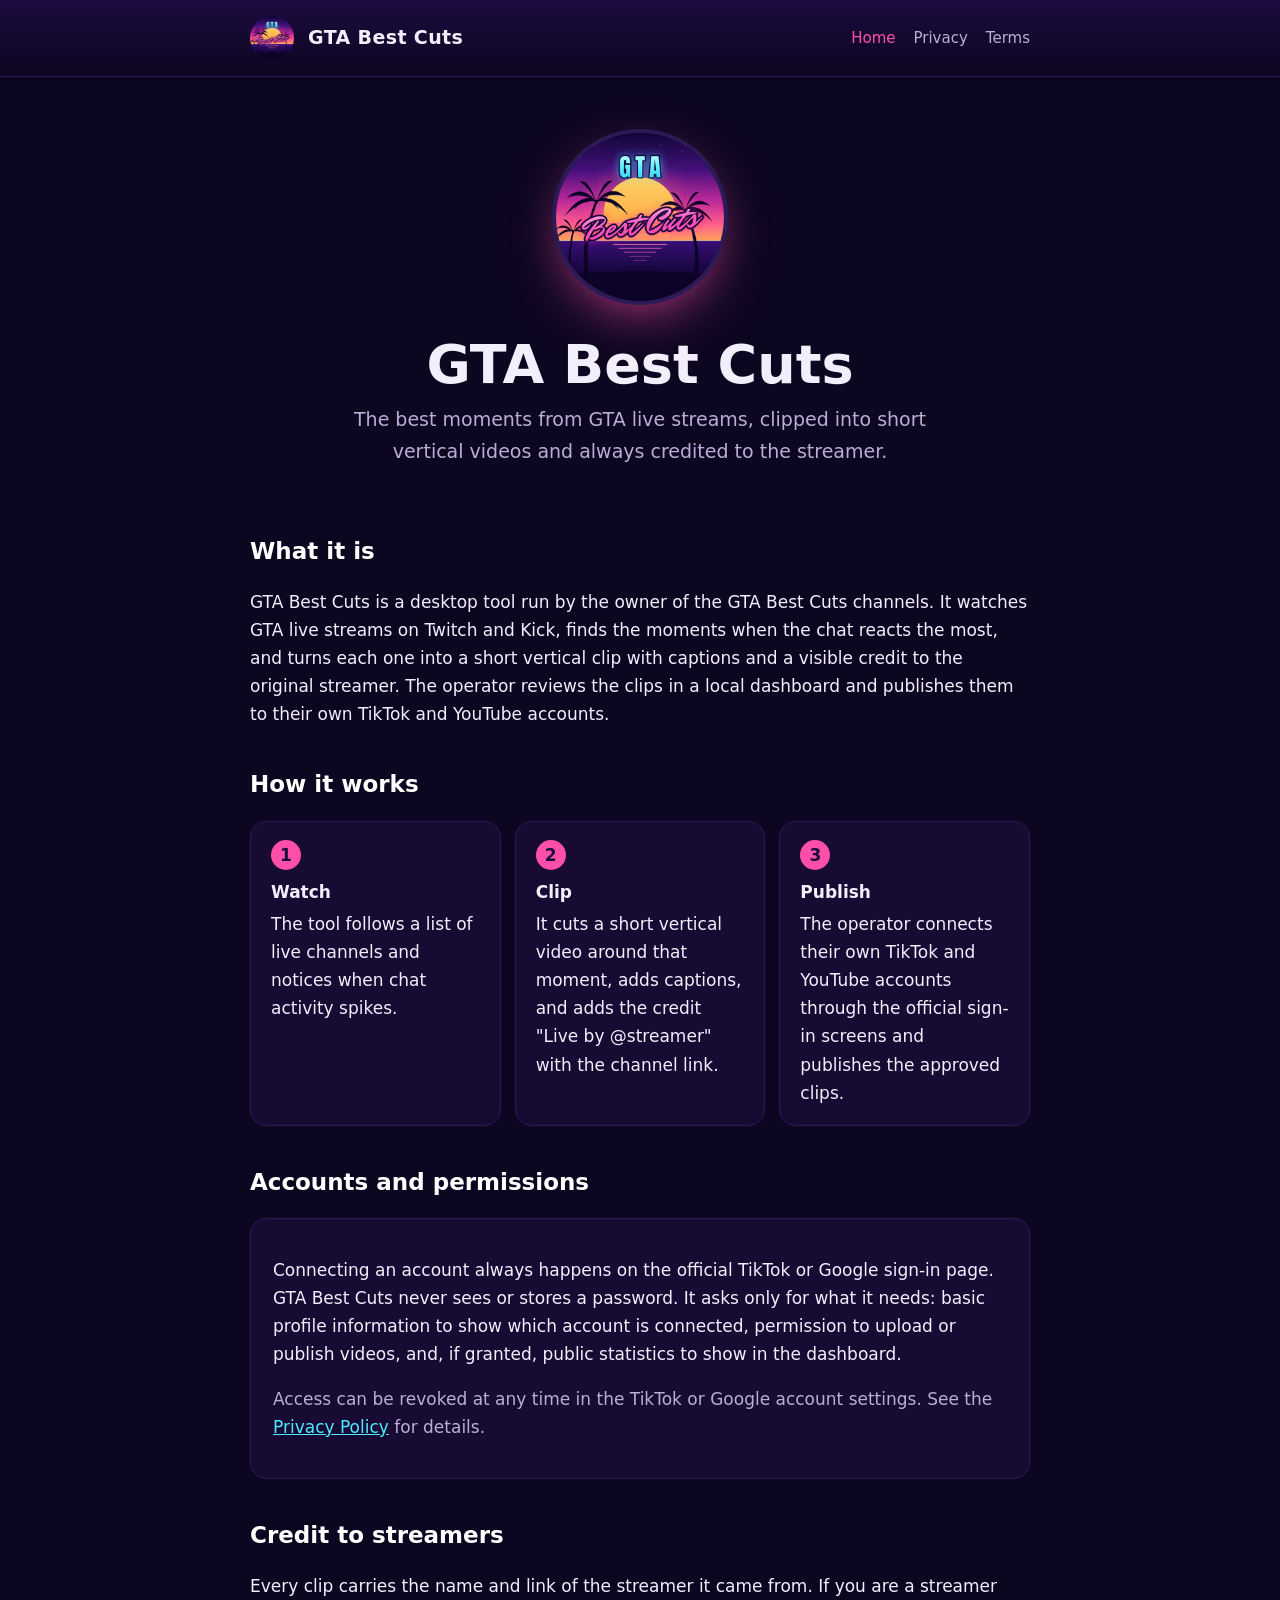
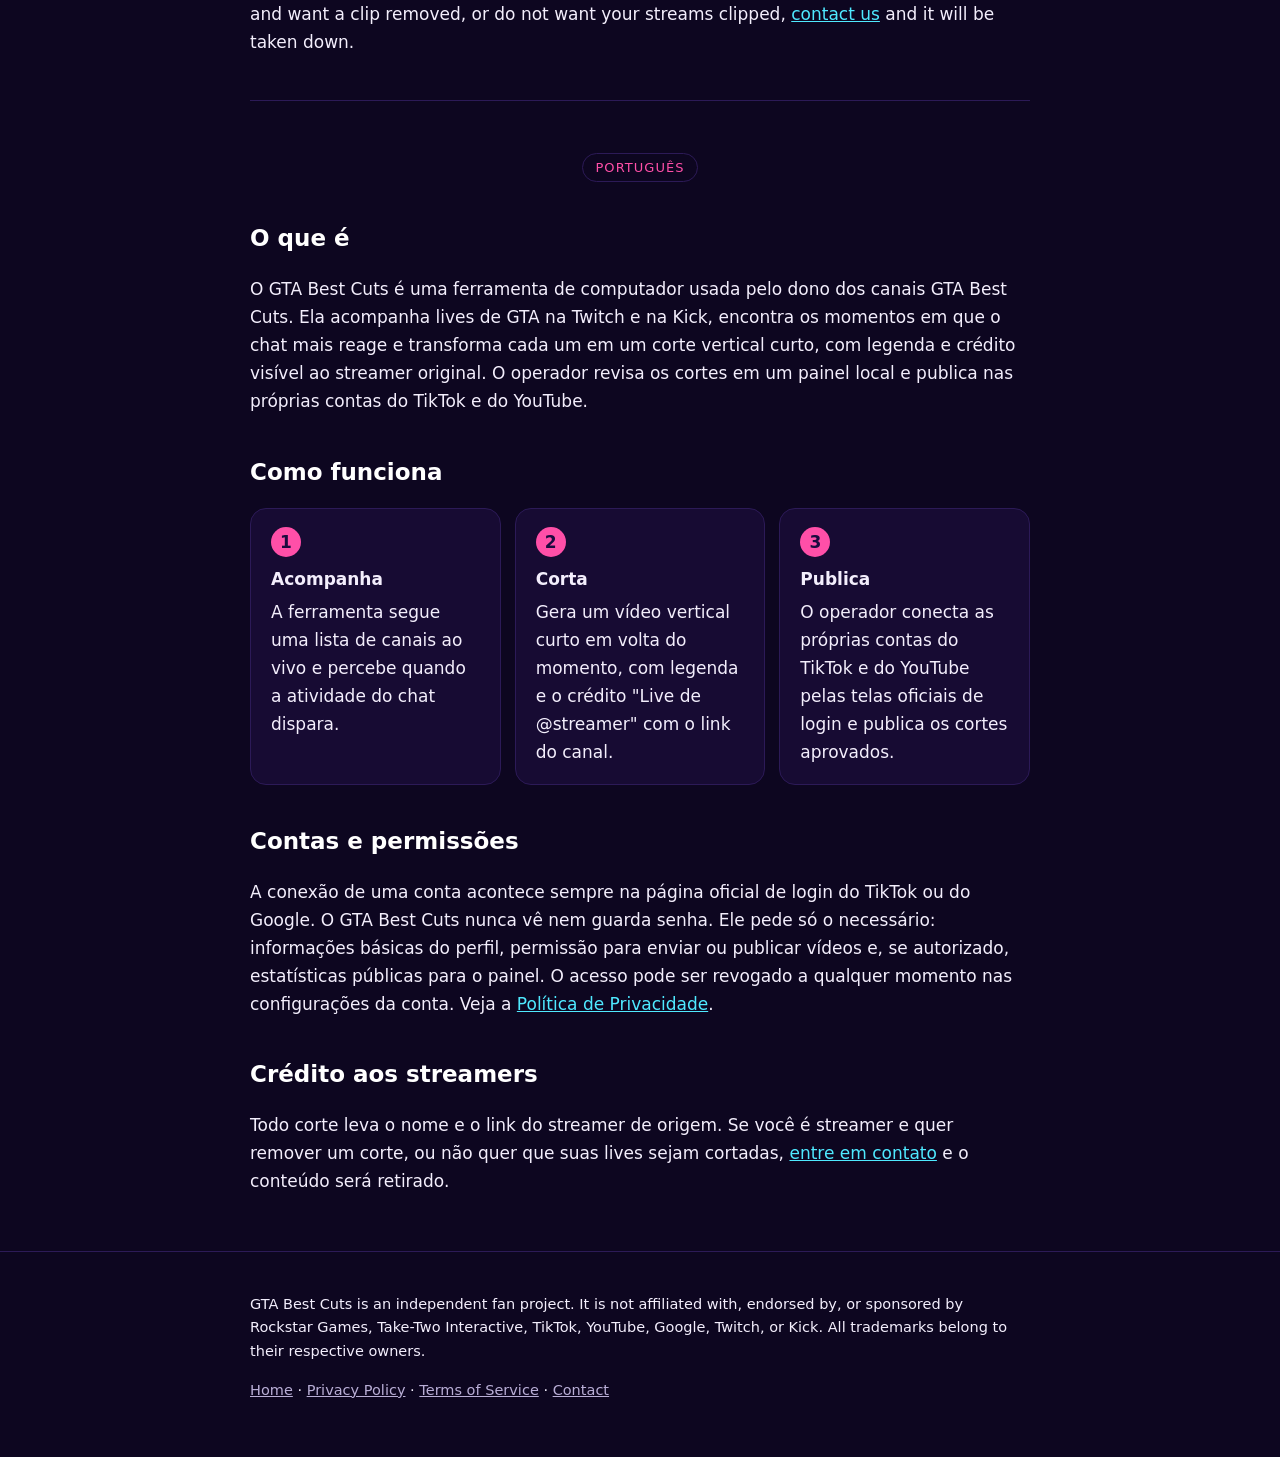
==== index.html @ 6204e12f "Add GTA Best Cuts website Home page, privacy policy, terms of service and the sign-in return page us" ====
<!doctype html>
<html lang="en">
<head>
<meta charset="utf-8">
<meta name="viewport" content="width=device-width, initial-scale=1">
<title>GTA Best Cuts</title>
<meta name="description" content="GTA Best Cuts turns the best moments of GTA live streams into short, credited clips for TikTok and YouTube.">
<link rel="icon" type="image/png" href="assets/favicon.png">
<link rel="stylesheet" href="assets/style.css">
</head>
<body>
<header class="site"><div class="wrap">
<a href=""><img src="assets/logo.png" alt="GTA Best Cuts logo" width="44" height="44"></a>
<a class="name" href="">GTA Best Cuts</a>
<nav><a href="" aria-current="page">Home</a><a href="privacy/">Privacy</a><a href="terms/">Terms</a></nav>
</div></header>
<main class="wrap">

<section class="hero">
<img src="assets/logo.png" alt="GTA Best Cuts" width="168" height="168">
<h1>GTA Best Cuts</h1>
<p>The best moments from GTA live streams, clipped into short vertical videos and always credited to the streamer.</p>
</section>

<h2>What it is</h2>
<p>GTA Best Cuts is a desktop tool run by the owner of the GTA Best Cuts channels. It watches GTA live streams on Twitch and Kick, finds the moments when the chat reacts the most, and turns each one into a short vertical clip with captions and a visible credit to the original streamer. The operator reviews the clips in a local dashboard and publishes them to their own TikTok and YouTube accounts.</p>

<h2>How it works</h2>
<ol class="steps">
<li><b>Watch</b>The tool follows a list of live channels and notices when chat activity spikes.</li>
<li><b>Clip</b>It cuts a short vertical video around that moment, adds captions, and adds the credit "Live by @streamer" with the channel link.</li>
<li><b>Publish</b>The operator connects their own TikTok and YouTube accounts through the official sign-in screens and publishes the approved clips.</li>
</ol>

<h2>Accounts and permissions</h2>
<div class="card">
<p>Connecting an account always happens on the official TikTok or Google sign-in page. GTA Best Cuts never sees or stores a password. It asks only for what it needs: basic profile information to show which account is connected, permission to upload or publish videos, and, if granted, public statistics to show in the dashboard.</p>
<p class="muted">Access can be revoked at any time in the TikTok or Google account settings. See the <a href="privacy/">Privacy Policy</a> for details.</p>
</div>

<h2>Credit to streamers</h2>
<p>Every clip carries the name and link of the streamer it came from. If you are a streamer and want a clip removed, or do not want your streams clipped, <a href="https://github.com/w7b/gta-best-cuts/issues">contact us</a> and it will be taken down.</p>

<hr>
<p class="center"><span class="lang">Português</span></p>
<h2>O que é</h2>
<p>O GTA Best Cuts é uma ferramenta de computador usada pelo dono dos canais GTA Best Cuts. Ela acompanha lives de GTA na Twitch e na Kick, encontra os momentos em que o chat mais reage e transforma cada um em um corte vertical curto, com legenda e crédito visível ao streamer original. O operador revisa os cortes em um painel local e publica nas próprias contas do TikTok e do YouTube.</p>
<h2>Como funciona</h2>
<ol class="steps">
<li><b>Acompanha</b>A ferramenta segue uma lista de canais ao vivo e percebe quando a atividade do chat dispara.</li>
<li><b>Corta</b>Gera um vídeo vertical curto em volta do momento, com legenda e o crédito "Live de @streamer" com o link do canal.</li>
<li><b>Publica</b>O operador conecta as próprias contas do TikTok e do YouTube pelas telas oficiais de login e publica os cortes aprovados.</li>
</ol>
<h2>Contas e permissões</h2>
<p>A conexão de uma conta acontece sempre na página oficial de login do TikTok ou do Google. O GTA Best Cuts nunca vê nem guarda senha. Ele pede só o necessário: informações básicas do perfil, permissão para enviar ou publicar vídeos e, se autorizado, estatísticas públicas para o painel. O acesso pode ser revogado a qualquer momento nas configurações da conta. Veja a <a href="privacy/">Política de Privacidade</a>.</p>
<h2>Crédito aos streamers</h2>
<p>Todo corte leva o nome e o link do streamer de origem. Se você é streamer e quer remover um corte, ou não quer que suas lives sejam cortadas, <a href="https://github.com/w7b/gta-best-cuts/issues">entre em contato</a> e o conteúdo será retirado.</p>

</main>
<footer><div class="wrap">
<p>GTA Best Cuts is an independent fan project. It is not affiliated with, endorsed by, or sponsored by Rockstar Games, Take-Two Interactive, TikTok, YouTube, Google, Twitch, or Kick. All trademarks belong to their respective owners.</p>
<p><a href="">Home</a> · <a href="privacy/">Privacy Policy</a> · <a href="terms/">Terms of Service</a> · <a href="https://github.com/w7b/gta-best-cuts/issues">Contact</a></p>
</div></footer>
</body>
</html>
---- assets/style.css ----
:root{--bg:#0d0620;--card:#170b33;--line:#2c1a57;--text:#f3eefc;--muted:#b9aed6;--pink:#ff4fa8;--cyan:#4fe9ff}
*{box-sizing:border-box}
html{-webkit-text-size-adjust:100%}
body{margin:0;background:var(--bg);color:var(--text);font:17px/1.65 system-ui,-apple-system,"Segoe UI",Roboto,Helvetica,Arial,sans-serif}
a{color:var(--cyan)}
a:hover{color:#fff}
.wrap{max-width:820px;margin:0 auto;padding:0 20px}
header.site{border-bottom:1px solid var(--line);background:linear-gradient(180deg,#1b0b3f,#0d0620)}
header.site .wrap{display:flex;align-items:center;gap:14px;padding-top:16px;padding-bottom:16px;flex-wrap:wrap}
header.site img{width:44px;height:44px;border-radius:50%;display:block}
header.site .name{font-weight:800;letter-spacing:.02em;color:var(--text);text-decoration:none;font-size:19px}
header.site nav{margin-left:auto;display:flex;gap:18px;flex-wrap:wrap}
header.site nav a{color:var(--muted);text-decoration:none;font-size:15px}
header.site nav a:hover,header.site nav a[aria-current]{color:var(--pink)}
.hero{text-align:center;padding:56px 0 28px}
.hero img{width:168px;height:168px;border-radius:50%;box-shadow:0 0 0 4px #2c1a57,0 18px 60px -18px var(--pink)}
.hero h1{font-size:clamp(34px,7vw,54px);line-height:1.1;margin:26px 0 10px}
.hero p{color:var(--muted);font-size:19px;max-width:620px;margin:0 auto}
h1{font-size:clamp(30px,6vw,42px);line-height:1.15;margin:44px 0 6px}
h2{font-size:23px;margin:38px 0 8px;color:#fff}
h3{font-size:18px;margin:24px 0 6px;color:var(--cyan)}
p,li{color:var(--text)}
.muted{color:var(--muted)}
.card{background:var(--card);border:1px solid var(--line);border-radius:16px;padding:20px 22px;margin:16px 0}
.steps{display:grid;gap:14px;grid-template-columns:repeat(auto-fit,minmax(220px,1fr));padding:0;list-style:none;counter-reset:s}
.steps li{background:var(--card);border:1px solid var(--line);border-radius:16px;padding:18px 20px;counter-increment:s}
.steps li::before{content:counter(s);display:inline-block;width:30px;height:30px;line-height:30px;text-align:center;border-radius:50%;background:var(--pink);color:#1b0b3f;font-weight:800;margin-bottom:8px}
.steps b{display:block;margin-bottom:4px}
hr{border:0;border-top:1px solid var(--line);margin:44px 0}
footer{border-top:1px solid var(--line);margin-top:56px;padding:26px 0 40px;color:var(--muted);font-size:14.5px}
footer a{color:var(--muted)}
.lang{display:inline-block;font-size:13px;letter-spacing:.08em;text-transform:uppercase;color:var(--pink);border:1px solid var(--line);border-radius:999px;padding:3px 12px;margin-top:8px}
.center{text-align:center}
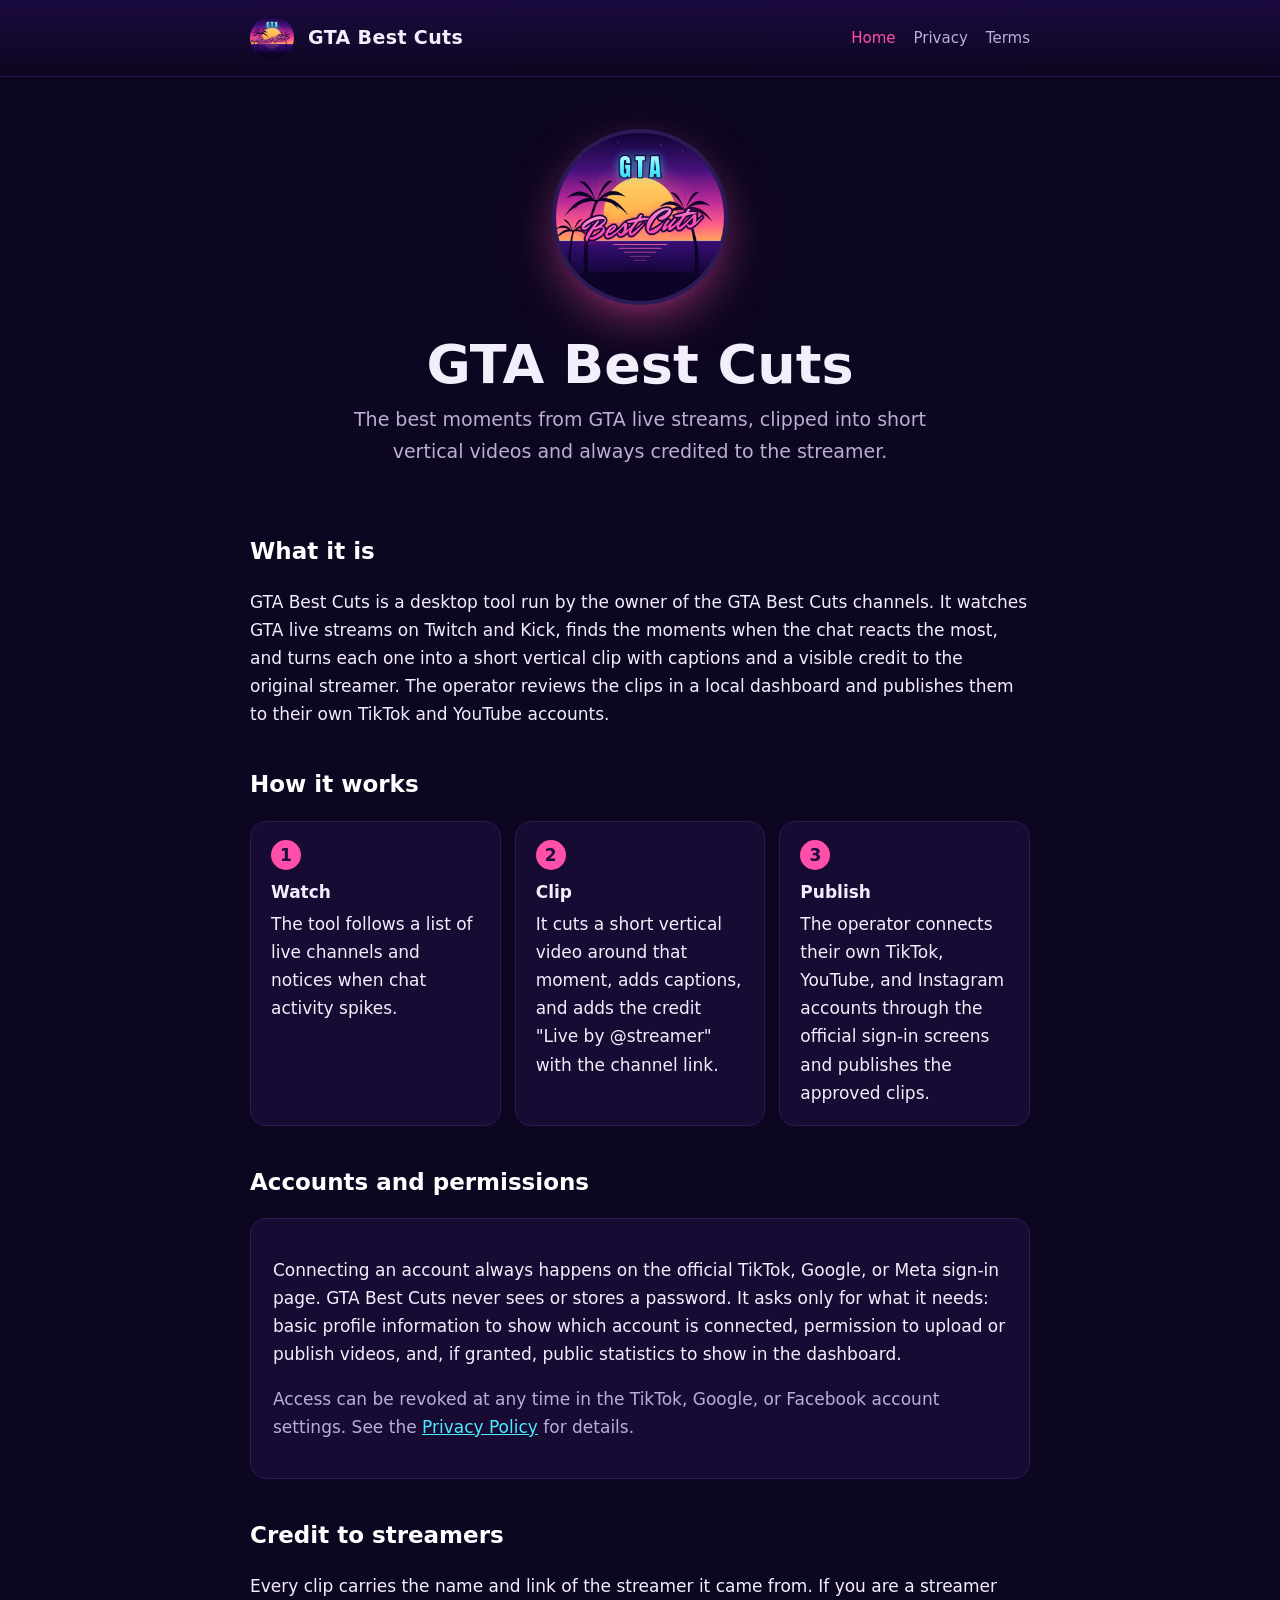
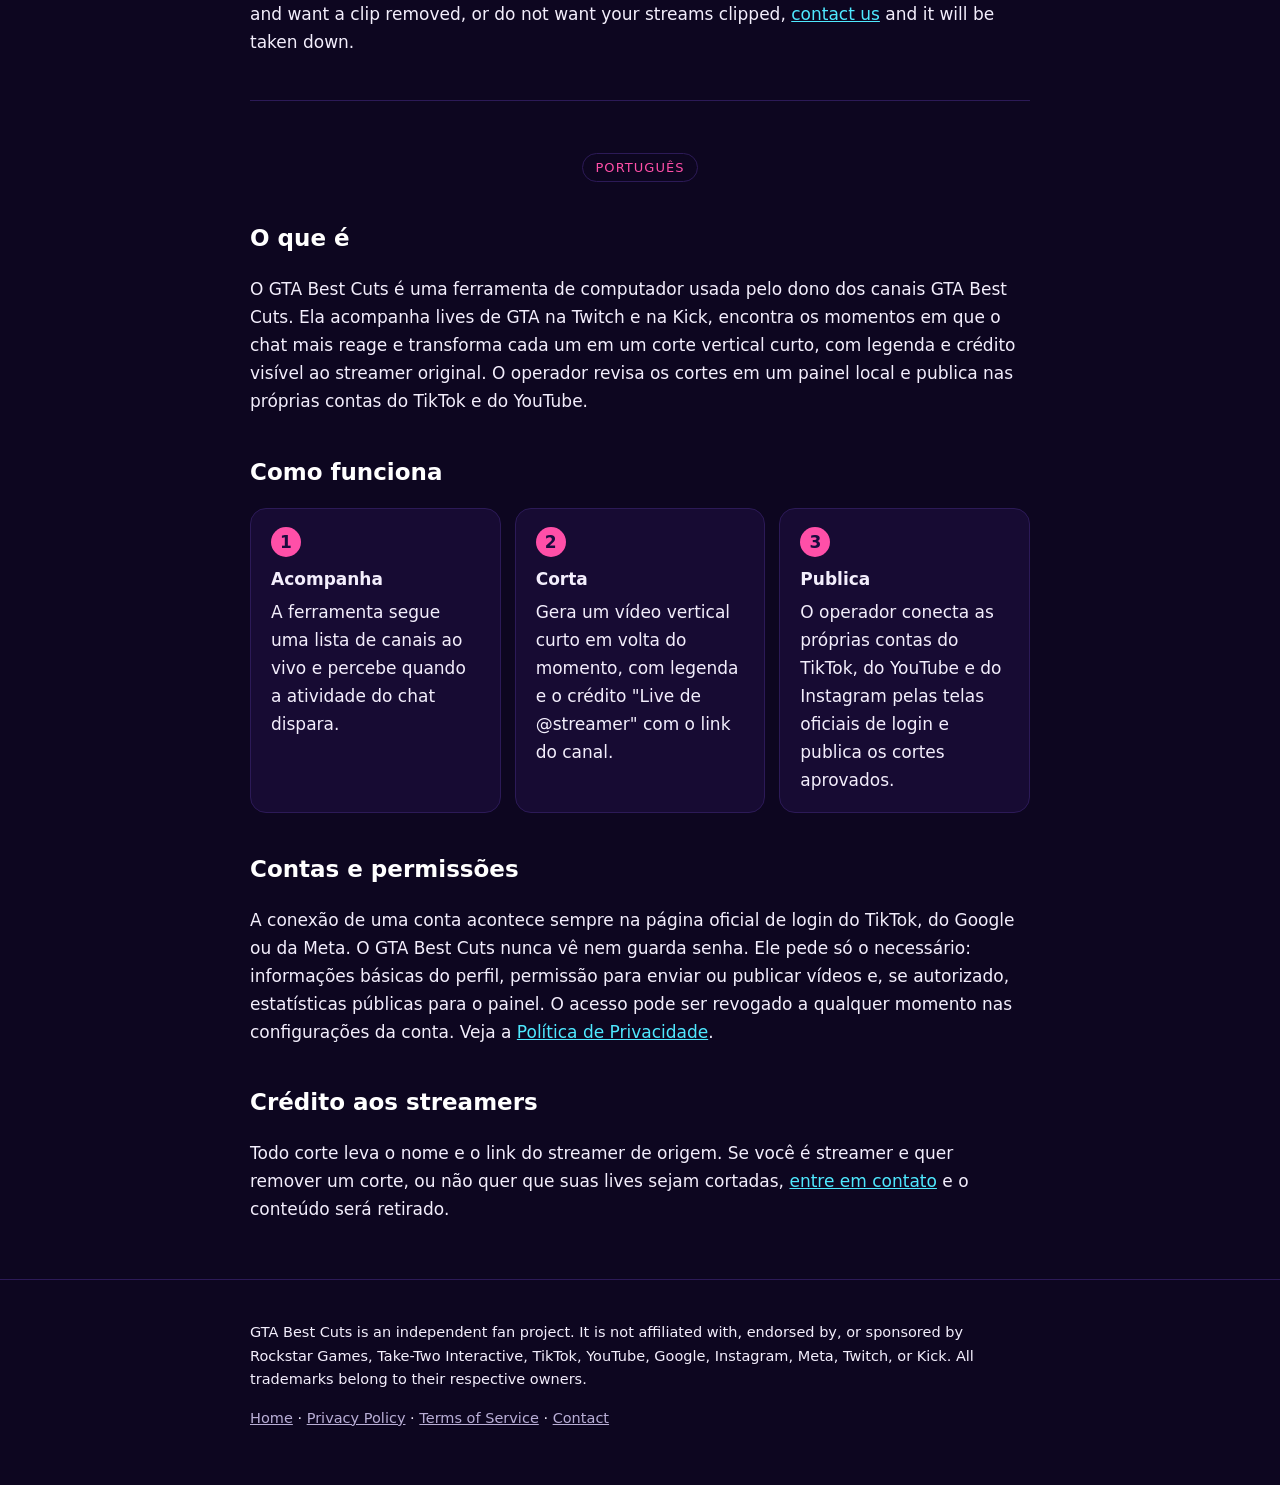
==== commit 430dc2a5: "Add Instagram sign-in return page and mention Instagram in the policies Adds /callback/instagram/ (r" ====
--- a/index.html
+++ b/index.html
@@ -4,7 +4,7 @@
 <meta charset="utf-8">
 <meta name="viewport" content="width=device-width, initial-scale=1">
 <title>GTA Best Cuts</title>
-<meta name="description" content="GTA Best Cuts turns the best moments of GTA live streams into short, credited clips for TikTok and YouTube.">
+<meta name="description" content="GTA Best Cuts turns the best moments of GTA live streams into short, credited clips for TikTok, YouTube, and Instagram.">
 <link rel="icon" type="image/png" href="assets/favicon.png">
 <link rel="stylesheet" href="assets/style.css">
 </head>
@@ -29,13 +29,13 @@
 <ol class="steps">
 <li><b>Watch</b>The tool follows a list of live channels and notices when chat activity spikes.</li>
 <li><b>Clip</b>It cuts a short vertical video around that moment, adds captions, and adds the credit "Live by @streamer" with the channel link.</li>
-<li><b>Publish</b>The operator connects their own TikTok and YouTube accounts through the official sign-in screens and publishes the approved clips.</li>
+<li><b>Publish</b>The operator connects their own TikTok, YouTube, and Instagram accounts through the official sign-in screens and publishes the approved clips.</li>
 </ol>
 
 <h2>Accounts and permissions</h2>
 <div class="card">
-<p>Connecting an account always happens on the official TikTok or Google sign-in page. GTA Best Cuts never sees or stores a password. It asks only for what it needs: basic profile information to show which account is connected, permission to upload or publish videos, and, if granted, public statistics to show in the dashboard.</p>
-<p class="muted">Access can be revoked at any time in the TikTok or Google account settings. See the <a href="privacy/">Privacy Policy</a> for details.</p>
+<p>Connecting an account always happens on the official TikTok, Google, or Meta sign-in page. GTA Best Cuts never sees or stores a password. It asks only for what it needs: basic profile information to show which account is connected, permission to upload or publish videos, and, if granted, public statistics to show in the dashboard.</p>
+<p class="muted">Access can be revoked at any time in the TikTok, Google, or Facebook account settings. See the <a href="privacy/">Privacy Policy</a> for details.</p>
 </div>
 
 <h2>Credit to streamers</h2>
@@ -49,16 +49,16 @@
 <ol class="steps">
 <li><b>Acompanha</b>A ferramenta segue uma lista de canais ao vivo e percebe quando a atividade do chat dispara.</li>
 <li><b>Corta</b>Gera um vídeo vertical curto em volta do momento, com legenda e o crédito "Live de @streamer" com o link do canal.</li>
-<li><b>Publica</b>O operador conecta as próprias contas do TikTok e do YouTube pelas telas oficiais de login e publica os cortes aprovados.</li>
+<li><b>Publica</b>O operador conecta as próprias contas do TikTok, do YouTube e do Instagram pelas telas oficiais de login e publica os cortes aprovados.</li>
 </ol>
 <h2>Contas e permissões</h2>
-<p>A conexão de uma conta acontece sempre na página oficial de login do TikTok ou do Google. O GTA Best Cuts nunca vê nem guarda senha. Ele pede só o necessário: informações básicas do perfil, permissão para enviar ou publicar vídeos e, se autorizado, estatísticas públicas para o painel. O acesso pode ser revogado a qualquer momento nas configurações da conta. Veja a <a href="privacy/">Política de Privacidade</a>.</p>
+<p>A conexão de uma conta acontece sempre na página oficial de login do TikTok, do Google ou da Meta. O GTA Best Cuts nunca vê nem guarda senha. Ele pede só o necessário: informações básicas do perfil, permissão para enviar ou publicar vídeos e, se autorizado, estatísticas públicas para o painel. O acesso pode ser revogado a qualquer momento nas configurações da conta. Veja a <a href="privacy/">Política de Privacidade</a>.</p>
 <h2>Crédito aos streamers</h2>
 <p>Todo corte leva o nome e o link do streamer de origem. Se você é streamer e quer remover um corte, ou não quer que suas lives sejam cortadas, <a href="https://github.com/w7b/gta-best-cuts/issues">entre em contato</a> e o conteúdo será retirado.</p>
 
 </main>
 <footer><div class="wrap">
-<p>GTA Best Cuts is an independent fan project. It is not affiliated with, endorsed by, or sponsored by Rockstar Games, Take-Two Interactive, TikTok, YouTube, Google, Twitch, or Kick. All trademarks belong to their respective owners.</p>
+<p>GTA Best Cuts is an independent fan project. It is not affiliated with, endorsed by, or sponsored by Rockstar Games, Take-Two Interactive, TikTok, YouTube, Google, Instagram, Meta, Twitch, or Kick. All trademarks belong to their respective owners.</p>
 <p><a href="">Home</a> · <a href="privacy/">Privacy Policy</a> · <a href="terms/">Terms of Service</a> · <a href="https://github.com/w7b/gta-best-cuts/issues">Contact</a></p>
 </div></footer>
 </body>
